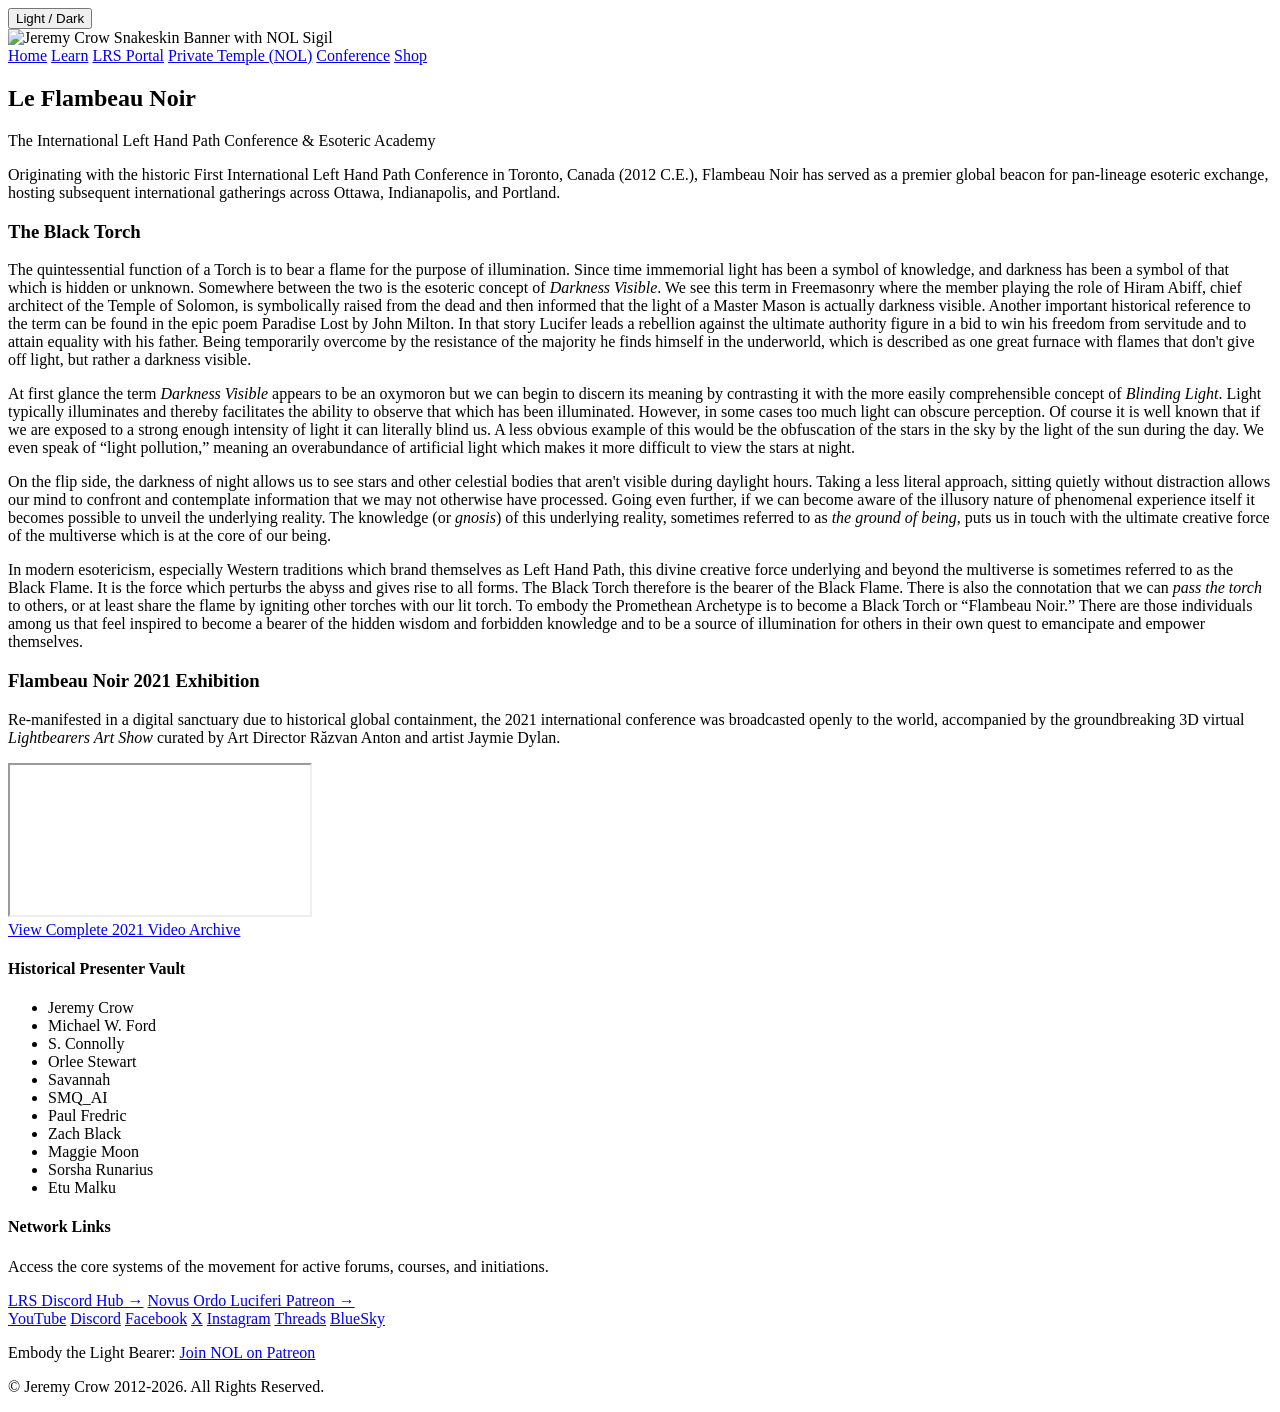
==== index.html @ 4b12fb2c "Create index.html Initial first draft of new Flambeau Noir homepage" ====
<!DOCTYPE html>
<html lang="en">
<head>
  <meta charset="UTF-8">
  <meta name="viewport" content="width=device-width, initial-scale=1.0">
  <meta name="description" content="Official Archive of Flambeau Noir: The International Left Hand Path Conference and Esoteric Academy. Founded by Jeremy Crow.">
  <title>Flambeau Noir | International Left Hand Path Conference Archive</title>
  <link rel="preconnect" href="https://fonts.googleapis.com">
  <link rel="preconnect" href="https://fonts.gstatic.com" crossorigin>
  <link href="https://fonts.googleapis.com/css2?family=Playfair+Display:ital,wght@0,400..900;1,400..900&family=Roboto:ital,wght@0,300;0,400;0,500;1,300;1,400&display=swap" rel="stylesheet">
  <link rel="stylesheet" href="styles.css">
</head>
<body class="dark-mode">
  <button class="mode-toggle" id="modeToggle" aria-label="Toggle light and dark mode">Light / Dark</button>

  <header class="global-header">
    <div class="header-banner-container">
      <img src="JC-Banner.png" alt="Jeremy Crow Snakeskin Banner with NOL Sigil" class="header-image">
    </div>
    <nav class="matrix-nav">
      <a href="https://jeremycrow.com">Home</a>
      <a href="https://jeremycrow.com/learn.html">Learn</a>
      <a href="https://luciferianresearch.org">LRS Portal</a>
      <a href="https://novusordoluciferi.com" target="_blank" rel="noopener">Private Temple (NOL)</a>
      <a href="/" class="active-node">Conference</a>
      <a href="https://jeremycrow.storenvy.com/" target="_blank" rel="noopener">Shop</a>
    </nav>
  </header>

  <main class="archive-container">
    <header class="archive-hero">
      <h2>Le Flambeau Noir</h2>
      <p class="subtitle">The International Left Hand Path Conference &amp; Esoteric Academy</p>
      <p class="lineage-statement">Originating with the historic First International Left Hand Path Conference in Toronto, Canada (2012 C.E.), Flambeau Noir has served as a premier global beacon for pan-lineage esoteric exchange, hosting subsequent international gatherings across Ottawa, Indianapolis, and Portland.</p>
    </header>

    <div class="archive-grid">
      <div class="primary-manifesto">
        <section class="philosophical-block">
          <h3>The Black Torch</h3>
          <p>The quintessential function of a Torch is to bear a flame for the purpose of illumination. Since time immemorial light has been a symbol of knowledge, and darkness has been a symbol of that which is hidden or unknown. Somewhere between the two is the esoteric concept of <em>Darkness Visible</em>. We see this term in Freemasonry where the member playing the role of Hiram Abiff, chief architect of the Temple of Solomon, is symbolically raised from the dead and then informed that the light of a Master Mason is actually darkness visible. Another important historical reference to the term can be found in the epic poem Paradise Lost by John Milton. In that story Lucifer leads a rebellion against the ultimate authority figure in a bid to win his freedom from servitude and to attain equality with his father. Being temporarily overcome by the resistance of the majority he finds himself in the underworld, which is described as one great furnace with flames that don't give off light, but rather a darkness visible.</p>
          
          <p>At first glance the term <em>Darkness Visible</em> appears to be an oxymoron but we can begin to discern its meaning by contrasting it with the more easily comprehensible concept of <em>Blinding Light</em>. Light typically illuminates and thereby facilitates the ability to observe that which has been illuminated. However, in some cases too much light can obscure perception. Of course it is well known that if we are exposed to a strong enough intensity of light it can literally blind us. A less obvious example of this would be the obfuscation of the stars in the sky by the light of the sun during the day. We even speak of &ldquo;light pollution,&rdquo; meaning an overabundance of artificial light which makes it more difficult to view the stars at night.</p>
          
          <p>On the flip side, the darkness of night allows us to see stars and other celestial bodies that aren't visible during daylight hours. Taking a less literal approach, sitting quietly without distraction allows our mind to confront and contemplate information that we may not otherwise have processed. Going even further, if we can become aware of the illusory nature of phenomenal experience itself it becomes possible to unveil the underlying reality. The knowledge (or <em>gnosis</em>) of this underlying reality, sometimes referred to as <em>the ground of being</em>, puts us in touch with the ultimate creative force of the multiverse which is at the core of our being.</p>
          
          <p>In modern esotericism, especially Western traditions which brand themselves as Left Hand Path, this divine creative force underlying and beyond the multiverse is sometimes referred to as the Black Flame. It is the force which perturbs the abyss and gives rise to all forms. The Black Torch therefore is the bearer of the Black Flame. There is also the connotation that we can <em>pass the torch</em> to others, or at least share the flame by igniting other torches with our lit torch. To embody the Promethean Archetype is to become a Black Torch or &ldquo;Flambeau Noir.&rdquo; There are those individuals among us that feel inspired to become a bearer of the hidden wisdom and forbidden knowledge and to be a source of illumination for others in their own quest to emancipate and empower themselves.</p>
        </section>

        <section class="event-year-block">
          <h3>Flambeau Noir 2021 Exhibition</h3>
          <p>Re-manifested in a digital sanctuary due to historical global containment, the 2021 international conference was broadcasted openly to the world, accompanied by the groundbreaking 3D virtual <em>Lightbearers Art Show</em> curated by Art Director R&#259;zvan Anton and artist Jaymie Dylan.</p>
          
          <div class="video-aspect-frame">
            <iframe src="https://www.youtube.com/embed/videoseries?list=PLY5To7nPNzuRqWKcFFou5KgtrZYnsA4rr" title="Flambeau Noir 2021 Presentation Archive" allow="accelerometer; autoplay; clipboard-write; encrypted-media; gyroscope; picture-in-picture; web-share" referrerpolicy="strict-origin-when-cross-origin" allowfullscreen></iframe>
          </div>
          <div class="cta-wrapper">
            <a href="https://www.youtube.com/playlist?list=PLY5To7nPNzuRqWKcFFou5KgtrZYnsA4rr" target="_blank" rel="noopener" class="cta-button">View Complete 2021 Video Archive</a>
          </div>
        </section>
      </div>

      <aside class="sidebar-historical">
        <div class="sticky-panel">
          <div class="panel-section">
            <h4>Historical Presenter Vault</h4>
            <ul class="presenter-list">
              <li>Jeremy Crow</li>
              <li>Michael W. Ford</li>
              <li>S. Connolly</li>
              <li>Orlee Stewart</li>
              <li>Savannah</li>
              <li>SMQ_AI</li>
              <li>Paul Fredric</li>
              <li>Zach Black</li>
              <li>Maggie Moon</li>
              <li>Sorsha Runarius</li>
              <li>Etu Malku</li>
            </ul>
          </div>

          <div class="panel-section network-card">
            <h4>Network Links</h4>
            <p>Access the core systems of the movement for active forums, courses, and initiations.</p>
            <a href="https://discord.gg/GvjsS4C" target="_blank" rel="noopener" class="network-link">LRS Discord Hub &rarr;</a>
            <a href="https://patreon.com/novusordoluciferi" target="_blank" rel="noopener" class="network-link">Novus Ordo Luciferi Patreon &rarr;</a>
          </div>
        </div>
      </aside>
    </div>
  </main>

  <footer class="global-footer">
    <div class="social-links">
      <a href="https://www.youtube.com/JeremyCrow" target="_blank" rel="noopener">YouTube</a>
      <a href="https://discord.gg/GvjsS4C" target="_blank" rel="noopener">Discord</a>
      <a href="https://www.facebook.com/PrimusJeremyCrow" target="_blank" rel="noopener">Facebook</a>
      <a href="https://x.com/JeremyCrow" target="_blank" rel="noopener">X</a>
      <a href="https://www.instagram.com/jeremycrow/" target="_blank" rel="noopener">Instagram</a>
      <a href="https://www.threads.com/@jeremycrow" target="_blank" rel="noopener">Threads</a>
      <a href="https://bsky.app/profile/jeremycrow.bsky.social" target="_blank" rel="noopener">BlueSky</a>
    </div>
    <div class="footer-meta">
      <p>Embody the Light Bearer: <a href="https://patreon.com/novusordoluciferi" target="_blank" rel="noopener">Join NOL on Patreon</a></p>
      <p class="copyright">&copy; Jeremy Crow 2012-2026. All Rights Reserved.</p>
    </div>
  </footer>

  <script src="script.js"></script>
</body>
</html>
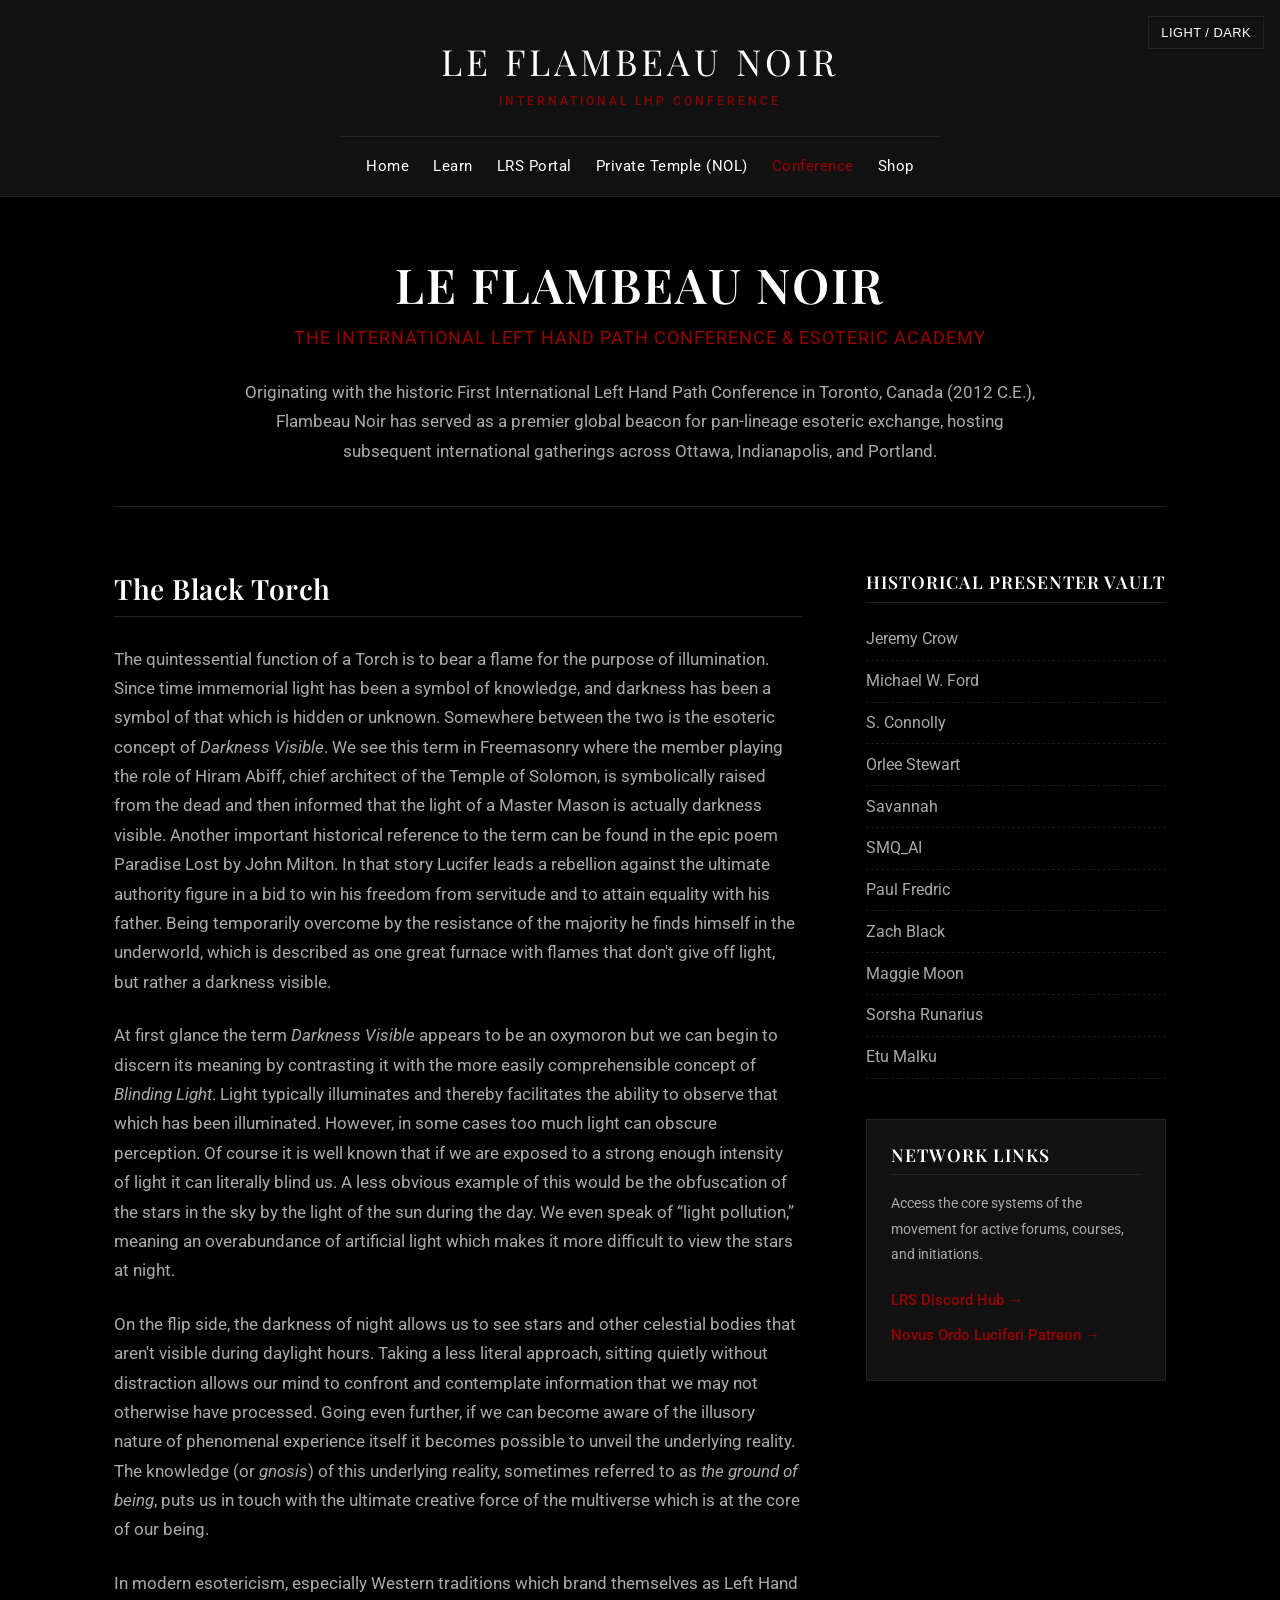
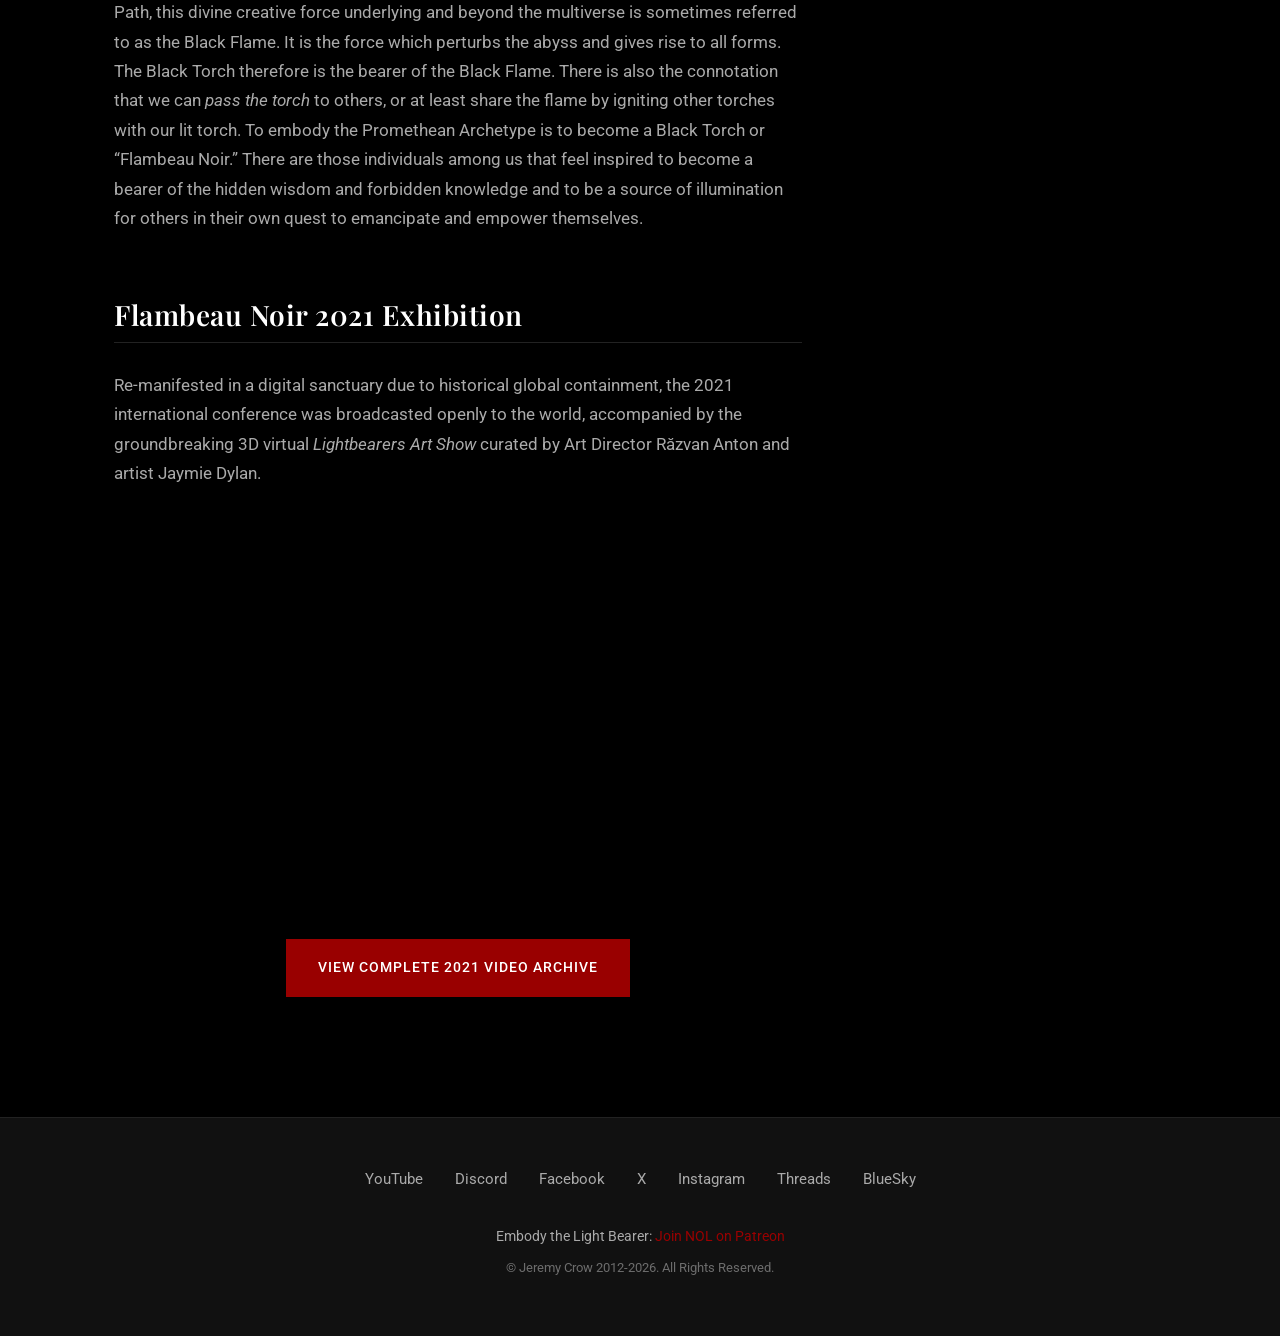
==== commit e650b520: "Update index.html" ====
--- a/index.html
+++ b/index.html
@@ -15,7 +15,10 @@
 
   <header class="global-header">
     <div class="header-banner-container">
-      <img src="JC-Banner.png" alt="Jeremy Crow Snakeskin Banner with NOL Sigil" class="header-image">
+      <div class="site-text-banner space-esoteric">
+        <span class="banner-title">LE FLAMBEAU NOIR</span>
+        <span class="banner-sub">INTERNATIONAL LHP CONFERENCE</span>
+      </div>
     </div>
     <nav class="matrix-nav">
       <a href="https://jeremycrow.com">Home</a>
--- a/styles.css
+++ b/styles.css
@@ -0,0 +1,384 @@
+/* Architecture Core & Dark Mode Defaults */
+:root {
+  --bg-primary: #000000;
+  --bg-secondary: #111111;
+  --text-primary: #ffffff;
+  --text-muted: #aaaaaa;
+  --accent-color: #990000;
+  --accent-hover: #c00000;
+  --border-color: #222222;
+  --font-serif: 'Playfair Display', Georgia, serif;
+  --font-sans: 'Roboto', Helvetica, Arial, sans-serif;
+}
+
+body.light-mode {
+  --bg-primary: #ffffff;
+  --bg-secondary: #f5f5f5;
+  --text-primary: #111111;
+  --text-muted: #555555;
+  --accent-color: #7a0000;
+  --accent-hover: #990000;
+  --border-color: #dddddd;
+}
+
+* {
+  box-sizing: border-box;
+}
+
+body {
+  margin: 0;
+  padding: 0;
+  background-color: var(--bg-primary);
+  color: var(--text-primary);
+  font-family: var(--font-sans);
+  line-height: 1.75;
+  transition: background-color 0.3s ease, color 0.3s ease;
+}
+
+/* Global Navigation Layout */
+.global-header {
+  background-color: var(--bg-secondary);
+  border-bottom: 1px solid var(--border-color);
+  padding-bottom: 1rem;
+}
+
+.header-banner-container {
+  max-width: 1000px;
+  margin: 0 auto;
+  text-align: center;
+}
+
+.header-image {
+  display: block;
+  max-width: 100%;
+  height: auto;
+  margin: 0 auto;
+}
+
+.matrix-nav {
+  display: flex;
+  justify-content: center;
+  align-items: center;
+  flex-wrap: wrap;
+  gap: 1.5rem;
+  margin-top: 1rem;
+  padding: 0 1rem;
+}
+
+.matrix-nav a {
+  color: var(--text-primary);
+  text-decoration: none;
+  font-size: 0.95rem;
+  font-weight: 400;
+  letter-spacing: 0.5px;
+  transition: color 0.2s ease;
+}
+
+.matrix-nav a:hover,
+.matrix-nav a.active-node {
+  color: var(--accent-color);
+}
+
+h2, h3, h4 {
+  font-family: var(--font-serif);
+  font-weight: 600;
+  letter-spacing: 0.5px;
+  line-height: 1.3;
+}
+
+/* Call To Action Engine */
+.cta-wrapper {
+  text-align: center;
+  margin: 2.5rem 0;
+}
+
+.cta-button {
+  display: inline-block;
+  background-color: var(--accent-color);
+  color: #ffffff;
+  font-family: var(--font-sans);
+  font-weight: 500;
+  text-transform: uppercase;
+  letter-spacing: 1px;
+  font-size: 0.9rem;
+  padding: 1rem 2rem;
+  text-decoration: none;
+  border-radius: 0;
+  transition: background-color 0.2s ease;
+}
+
+.cta-button:hover {
+  background-color: var(--accent-hover);
+}
+
+/* Responsive Media Controls */
+.video-aspect-frame {
+  position: relative;
+  width: 100%;
+  max-width: 700px;
+  margin: 0 auto;
+  padding-bottom: 56.25%; /* 16:9 aspect ratio */
+  background-color: #000000;
+}
+
+.video-aspect-frame iframe {
+  position: absolute;
+  top: 0;
+  left: 0;
+  width: 100%;
+  height: 100%;
+  border: 0;
+}
+
+/* Flambeau Noir Layout Specifics */
+.archive-container {
+  max-width: 1100px;
+  margin: 3.5rem auto;
+  padding: 0 1.5rem;
+}
+
+.archive-hero {
+  text-align: center;
+  margin-bottom: 4rem;
+  border-bottom: 1px solid var(--border-color);
+  padding-bottom: 2.5rem;
+}
+
+.archive-hero h2 {
+  font-size: 3rem;
+  margin: 0 0 0.5rem 0;
+  text-transform: uppercase;
+  letter-spacing: 2px;
+}
+
+.subtitle {
+  font-family: var(--font-sans);
+  font-size: 1.1rem;
+  color: var(--accent-color);
+  text-transform: uppercase;
+  letter-spacing: 1px;
+  margin-top: 0;
+}
+
+.lineage-statement {
+  max-width: 800px;
+  margin: 1.5rem auto 0 auto;
+  font-size: 1.05rem;
+  color: var(--text-muted);
+}
+
+.archive-grid {
+  display: grid;
+  grid-template-columns: 1fr 300px;
+  gap: 4rem;
+  align-items: start;
+}
+
+.philosophical-block h3,
+.event-year-block h3 {
+  font-size: 1.75rem;
+  border-bottom: 1px solid var(--border-color);
+  padding-bottom: 0.5rem;
+  margin-top: 0;
+}
+
+.philosophical-block p,
+.event-year-block p {
+  color: var(--text-muted);
+  font-size: 1.05rem;
+  margin-bottom: 1.5rem;
+}
+
+.event-year-block {
+  margin-top: 4rem;
+}
+
+.sidebar-historical {
+  position: sticky;
+  top: 5rem;
+}
+
+.panel-section h4 {
+  font-size: 1.1rem;
+  text-transform: uppercase;
+  letter-spacing: 1px;
+  color: var(--text-primary);
+  border-bottom: 1px solid var(--border-color);
+  padding-bottom: 0.5rem;
+  margin: 0 0 1rem 0;
+}
+
+.presenter-list {
+  list-style: none;
+  padding: 0;
+  margin: 0;
+}
+
+.presenter-list li {
+  padding: 0.4rem 0;
+  color: var(--text-muted);
+  font-size: 1rem;
+  border-bottom: 1px dashed #1c1c1c;
+}
+
+body.light-mode .presenter-list li {
+  border-bottom: 1px dashed #e5e5e5;
+}
+
+.network-card {
+  background-color: var(--bg-secondary);
+  border: 1px solid var(--border-color);
+  padding: 1.5rem;
+  margin-top: 2.5rem;
+}
+
+.network-card p {
+  font-size: 0.9rem;
+  color: var(--text-muted);
+  margin-bottom: 1.25rem;
+}
+
+.network-link {
+  display: block;
+  color: var(--accent-color);
+  text-decoration: none;
+  font-size: 0.95rem;
+  font-weight: 500;
+  margin: 0.5rem 0;
+}
+
+.network-link:hover {
+  color: var(--accent-hover);
+  text-decoration: underline;
+}
+
+/* Global Footer Layout */
+.global-footer {
+  background-color: var(--bg-secondary);
+  border-top: 1px solid var(--border-color);
+  padding: 3rem 1.5rem;
+  text-align: center;
+  margin-top: 5rem;
+}
+
+.social-links {
+  display: flex;
+  justify-content: center;
+  align-items: center;
+  flex-wrap: wrap;
+  gap: 2rem;
+  margin-bottom: 2rem;
+}
+
+.social-links a {
+  color: var(--text-muted);
+  text-decoration: none;
+  font-size: 0.95rem;
+  transition: color 0.2s ease;
+}
+
+.social-links a:hover {
+  color: var(--text-primary);
+}
+
+.footer-meta p {
+  margin: 0.5rem 0;
+  font-size: 0.9rem;
+  color: var(--text-muted);
+}
+
+.footer-meta a {
+  color: var(--accent-color);
+  text-decoration: none;
+}
+
+.copyright {
+  margin-top: 1.5rem;
+  font-size: 0.8rem !important;
+  opacity: 0.6;
+}
+
+/* Interactive Controls UI */
+.mode-toggle {
+  position: fixed;
+  top: 1rem;
+  right: 1rem;
+  background-color: var(--bg-secondary);
+  color: var(--text-primary);
+  border: 1px solid var(--border-color);
+  padding: 0.5rem 0.75rem;
+  font-size: 0.8rem;
+  text-transform: uppercase;
+  letter-spacing: 0.5px;
+  cursor: pointer;
+  z-index: 1000;
+}
+
+.mode-toggle:hover {
+  border-color: var(--accent-color);
+}
+
+/* Mobile Alignment Tuning */
+@media (max-width: 900px) {
+  .archive-grid {
+    grid-template-columns: 1fr;
+    gap: 3rem;
+  }
+  .archive-hero h2 {
+    font-size: 2.25rem;
+  }
+  .matrix-nav {
+    flex-direction: column;
+    gap: 0.75rem;
+    padding: 0.5rem 0;
+  }
+}
+
+/* Custom Typographic Banner Engine */
+.site-text-banner {
+  padding: 2.5rem 1rem 1.5rem 1rem;
+  display: flex;
+  flex-direction: column;
+  align-items: center;
+  justify-content: center;
+  text-align: center;
+}
+
+.banner-title {
+  font-family: var(--font-serif);
+  font-size: 2.25rem;
+  font-weight: 400;
+  color: var(--text-primary);
+  letter-spacing: 4px;
+  text-transform: uppercase;
+  line-height: 1.2;
+}
+
+.banner-sub {
+  font-family: var(--font-sans);
+  font-size: 0.75rem;
+  font-weight: 500;
+  color: var(--accent-color);
+  letter-spacing: 3px;
+  text-transform: uppercase;
+  margin-top: 0.5rem;
+  opacity: 0.9;
+}
+
+/* Subtle border accent for the LRS / FN spaces */
+.space-esoteric {
+  border-bottom: 1px double var(--border-color);
+  max-width: 600px;
+  margin: 0 auto;
+}
+
+@media (max-width: 600px) {
+  .banner-title {
+    font-size: 1.5rem;
+    letter-spacing: 2px;
+  }
+  .banner-sub {
+    font-size: 0.65rem;
+    letter-spacing: 1.5px;
+  }
+}
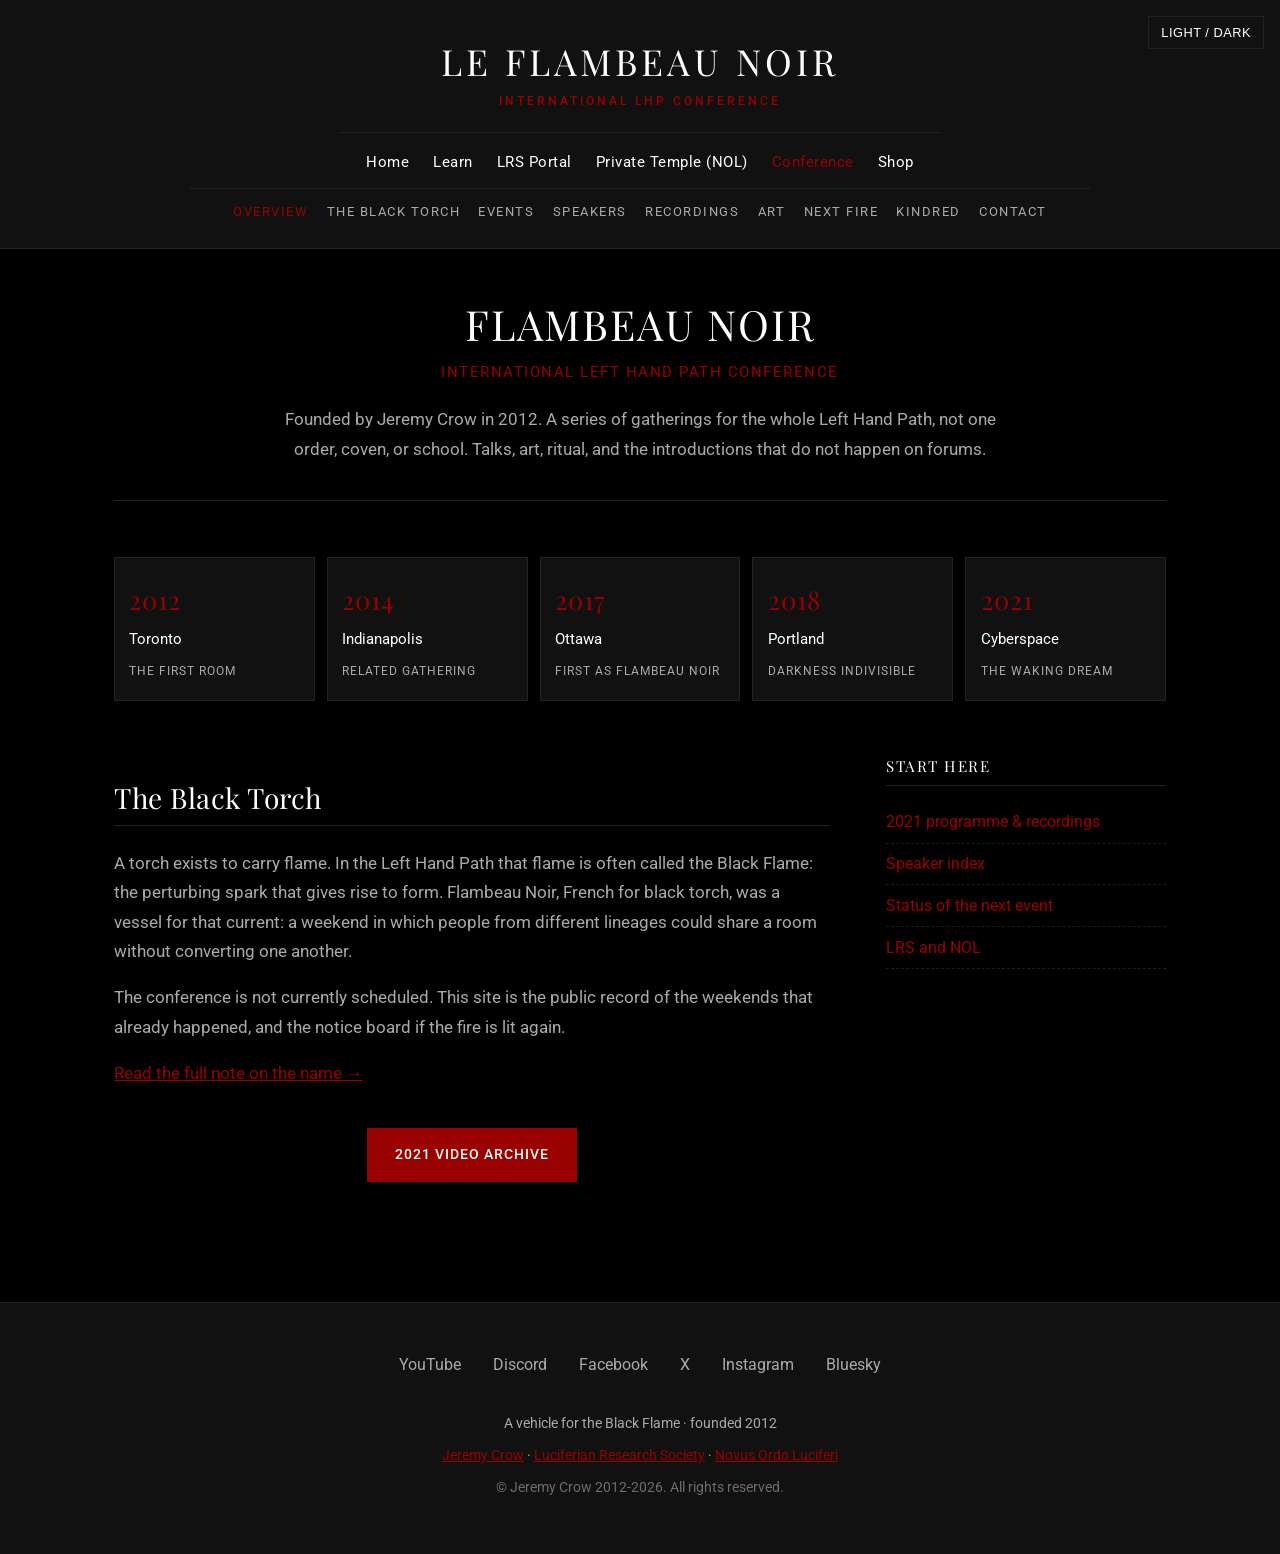
==== commit e9094b83: "Add files via upload" ====
--- a/index.html
+++ b/index.html
@@ -1,114 +1,99 @@
 <!DOCTYPE html>
 <html lang="en">
 <head>
-  <meta charset="UTF-8">
-  <meta name="viewport" content="width=device-width, initial-scale=1.0">
-  <meta name="description" content="Official Archive of Flambeau Noir: The International Left Hand Path Conference and Esoteric Academy. Founded by Jeremy Crow.">
-  <title>Flambeau Noir | International Left Hand Path Conference Archive</title>
+  <meta charset="utf-8">
+  <meta name="viewport" content="width=device-width, initial-scale=1">
+  <title>Flambeau Noir | International Left Hand Path Conference</title>
+  <meta name="description" content="Archive of Flambeau Noir, the International Left Hand Path Conference founded by Jeremy Crow in 2012.">
   <link rel="preconnect" href="https://fonts.googleapis.com">
   <link rel="preconnect" href="https://fonts.gstatic.com" crossorigin>
   <link href="https://fonts.googleapis.com/css2?family=Playfair+Display:ital,wght@0,400..900;1,400..900&family=Roboto:ital,wght@0,300;0,400;0,500;1,300;1,400&display=swap" rel="stylesheet">
   <link rel="stylesheet" href="styles.css">
 </head>
-<body class="dark-mode">
-  <button class="mode-toggle" id="modeToggle" aria-label="Toggle light and dark mode">Light / Dark</button>
-
+<body>
+  <button class="mode-toggle" id="modeToggle" type="button">Light / Dark</button>
   <header class="global-header">
     <div class="header-banner-container">
       <div class="site-text-banner space-esoteric">
-        <span class="banner-title">LE FLAMBEAU NOIR</span>
-        <span class="banner-sub">INTERNATIONAL LHP CONFERENCE</span>
+        <a class="banner-title" href="index.html">Le Flambeau Noir</a>
+        <div class="banner-sub">International LHP Conference</div>
       </div>
+      <nav class="matrix-nav" aria-label="Network">
+        <a href="https://www.jeremycrow.com/">Home</a>
+        <a href="https://www.jeremycrow.com/learn.html">Learn</a>
+        <a href="https://luciferianresearch.org/">LRS Portal</a>
+        <a href="https://novusordoluciferi.com/">Private Temple (NOL)</a>
+        <a href="index.html" class="active-node">Conference</a>
+        <a href="https://jeremycrow.storenvy.com/">Shop</a>
+      </nav>
+      <nav class="archive-nav" aria-label="Archive">
+        <a href="index.html" class="active-node">Overview</a>
+        <a href="about.html" class="">The Black Torch</a>
+        <a href="events.html" class="">Events</a>
+        <a href="speakers.html" class="">Speakers</a>
+        <a href="recordings.html" class="">Recordings</a>
+        <a href="art.html" class="">Art</a>
+        <a href="next.html" class="">Next Fire</a>
+        <a href="related.html" class="">Kindred</a>
+        <a href="contact.html" class="">Contact</a>
+      </nav>
     </div>
-    <nav class="matrix-nav">
-      <a href="https://jeremycrow.com">Home</a>
-      <a href="https://jeremycrow.com/learn.html">Learn</a>
-      <a href="https://luciferianresearch.org">LRS Portal</a>
-      <a href="https://novusordoluciferi.com" target="_blank" rel="noopener">Private Temple (NOL)</a>
-      <a href="/" class="active-node">Conference</a>
-      <a href="https://jeremycrow.storenvy.com/" target="_blank" rel="noopener">Shop</a>
+  </header>
+  <main class="archive-container">
+
+    <section class="archive-hero">
+      <h1>Flambeau Noir</h1>
+      <p class="subtitle">International Left Hand Path Conference</p>
+      <p class="lede">Founded by Jeremy Crow in 2012. A series of gatherings for the whole Left Hand Path, not one order, coven, or school. Talks, art, ritual, and the introductions that do not happen on forums.</p>
+    </section>
+
+    <nav class="year-spine" aria-label="Conference years">
+      <a class="year-card" href="events/2012-toronto.html"><span class="yr">2012</span><span class="place">Toronto</span><span class="tag">The first room</span></a>
+      <a class="year-card" href="events/2014-indianapolis.html"><span class="yr">2014</span><span class="place">Indianapolis</span><span class="tag">Related gathering</span></a>
+      <a class="year-card" href="events/2017-ottawa.html"><span class="yr">2017</span><span class="place">Ottawa</span><span class="tag">First as Flambeau Noir</span></a>
+      <a class="year-card" href="events/2018-portland.html"><span class="yr">2018</span><span class="place">Portland</span><span class="tag">Darkness Indivisible</span></a>
+      <a class="year-card" href="events/2021-cyberspace.html"><span class="yr">2021</span><span class="place">Cyberspace</span><span class="tag">The Waking Dream</span></a>
     </nav>
-  </header>
-
-  <main class="archive-container">
-    <header class="archive-hero">
-      <h2>Le Flambeau Noir</h2>
-      <p class="subtitle">The International Left Hand Path Conference &amp; Esoteric Academy</p>
-      <p class="lineage-statement">Originating with the historic First International Left Hand Path Conference in Toronto, Canada (2012 C.E.), Flambeau Noir has served as a premier global beacon for pan-lineage esoteric exchange, hosting subsequent international gatherings across Ottawa, Indianapolis, and Portland.</p>
-    </header>
 
     <div class="archive-grid">
-      <div class="primary-manifesto">
+      <div>
         <section class="philosophical-block">
-          <h3>The Black Torch</h3>
-          <p>The quintessential function of a Torch is to bear a flame for the purpose of illumination. Since time immemorial light has been a symbol of knowledge, and darkness has been a symbol of that which is hidden or unknown. Somewhere between the two is the esoteric concept of <em>Darkness Visible</em>. We see this term in Freemasonry where the member playing the role of Hiram Abiff, chief architect of the Temple of Solomon, is symbolically raised from the dead and then informed that the light of a Master Mason is actually darkness visible. Another important historical reference to the term can be found in the epic poem Paradise Lost by John Milton. In that story Lucifer leads a rebellion against the ultimate authority figure in a bid to win his freedom from servitude and to attain equality with his father. Being temporarily overcome by the resistance of the majority he finds himself in the underworld, which is described as one great furnace with flames that don't give off light, but rather a darkness visible.</p>
-          
-          <p>At first glance the term <em>Darkness Visible</em> appears to be an oxymoron but we can begin to discern its meaning by contrasting it with the more easily comprehensible concept of <em>Blinding Light</em>. Light typically illuminates and thereby facilitates the ability to observe that which has been illuminated. However, in some cases too much light can obscure perception. Of course it is well known that if we are exposed to a strong enough intensity of light it can literally blind us. A less obvious example of this would be the obfuscation of the stars in the sky by the light of the sun during the day. We even speak of &ldquo;light pollution,&rdquo; meaning an overabundance of artificial light which makes it more difficult to view the stars at night.</p>
-          
-          <p>On the flip side, the darkness of night allows us to see stars and other celestial bodies that aren't visible during daylight hours. Taking a less literal approach, sitting quietly without distraction allows our mind to confront and contemplate information that we may not otherwise have processed. Going even further, if we can become aware of the illusory nature of phenomenal experience itself it becomes possible to unveil the underlying reality. The knowledge (or <em>gnosis</em>) of this underlying reality, sometimes referred to as <em>the ground of being</em>, puts us in touch with the ultimate creative force of the multiverse which is at the core of our being.</p>
-          
-          <p>In modern esotericism, especially Western traditions which brand themselves as Left Hand Path, this divine creative force underlying and beyond the multiverse is sometimes referred to as the Black Flame. It is the force which perturbs the abyss and gives rise to all forms. The Black Torch therefore is the bearer of the Black Flame. There is also the connotation that we can <em>pass the torch</em> to others, or at least share the flame by igniting other torches with our lit torch. To embody the Promethean Archetype is to become a Black Torch or &ldquo;Flambeau Noir.&rdquo; There are those individuals among us that feel inspired to become a bearer of the hidden wisdom and forbidden knowledge and to be a source of illumination for others in their own quest to emancipate and empower themselves.</p>
+          <h2>The Black Torch</h2>
+          <p>A torch exists to carry flame. In the Left Hand Path that flame is often called the Black Flame: the perturbing spark that gives rise to form. Flambeau Noir, French for black torch, was a vessel for that current: a weekend in which people from different lineages could share a room without converting one another.</p>
+          <p>The conference is not currently scheduled. This site is the public record of the weekends that already happened, and the notice board if the fire is lit again.</p>
+          <p><a href="about.html">Read the full note on the name →</a></p>
         </section>
-
-        <section class="event-year-block">
-          <h3>Flambeau Noir 2021 Exhibition</h3>
-          <p>Re-manifested in a digital sanctuary due to historical global containment, the 2021 international conference was broadcasted openly to the world, accompanied by the groundbreaking 3D virtual <em>Lightbearers Art Show</em> curated by Art Director R&#259;zvan Anton and artist Jaymie Dylan.</p>
-          
-          <div class="video-aspect-frame">
-            <iframe src="https://www.youtube.com/embed/videoseries?list=PLY5To7nPNzuRqWKcFFou5KgtrZYnsA4rr" title="Flambeau Noir 2021 Presentation Archive" allow="accelerometer; autoplay; clipboard-write; encrypted-media; gyroscope; picture-in-picture; web-share" referrerpolicy="strict-origin-when-cross-origin" allowfullscreen></iframe>
-          </div>
-          <div class="cta-wrapper">
-            <a href="https://www.youtube.com/playlist?list=PLY5To7nPNzuRqWKcFFou5KgtrZYnsA4rr" target="_blank" rel="noopener" class="cta-button">View Complete 2021 Video Archive</a>
-          </div>
-        </section>
+        <p class="cta-wrapper"><a class="cta-button" href="https://www.youtube.com/playlist?list=PLY5To7nPNzuRqWKcFFou5KgtrZYnsA4rr">2021 video archive</a></p>
       </div>
-
       <aside class="sidebar-historical">
-        <div class="sticky-panel">
-          <div class="panel-section">
-            <h4>Historical Presenter Vault</h4>
-            <ul class="presenter-list">
-              <li>Jeremy Crow</li>
-              <li>Michael W. Ford</li>
-              <li>S. Connolly</li>
-              <li>Orlee Stewart</li>
-              <li>Savannah</li>
-              <li>SMQ_AI</li>
-              <li>Paul Fredric</li>
-              <li>Zach Black</li>
-              <li>Maggie Moon</li>
-              <li>Sorsha Runarius</li>
-              <li>Etu Malku</li>
-            </ul>
-          </div>
-
-          <div class="panel-section network-card">
-            <h4>Network Links</h4>
-            <p>Access the core systems of the movement for active forums, courses, and initiations.</p>
-            <a href="https://discord.gg/GvjsS4C" target="_blank" rel="noopener" class="network-link">LRS Discord Hub &rarr;</a>
-            <a href="https://patreon.com/novusordoluciferi" target="_blank" rel="noopener" class="network-link">Novus Ordo Luciferi Patreon &rarr;</a>
-          </div>
+        <div class="panel-section">
+          <h3>Start here</h3>
+          <ul class="presenter-list">
+            <li><a href="events/2021-cyberspace.html">2021 programme &amp; recordings</a></li>
+            <li><a href="speakers.html">Speaker index</a></li>
+            <li><a href="next.html">Status of the next event</a></li>
+            <li><a href="related.html">LRS and NOL</a></li>
+          </ul>
         </div>
       </aside>
     </div>
+
   </main>
-
   <footer class="global-footer">
     <div class="social-links">
-      <a href="https://www.youtube.com/JeremyCrow" target="_blank" rel="noopener">YouTube</a>
-      <a href="https://discord.gg/GvjsS4C" target="_blank" rel="noopener">Discord</a>
-      <a href="https://www.facebook.com/PrimusJeremyCrow" target="_blank" rel="noopener">Facebook</a>
-      <a href="https://x.com/JeremyCrow" target="_blank" rel="noopener">X</a>
-      <a href="https://www.instagram.com/jeremycrow/" target="_blank" rel="noopener">Instagram</a>
-      <a href="https://www.threads.com/@jeremycrow" target="_blank" rel="noopener">Threads</a>
-      <a href="https://bsky.app/profile/jeremycrow.bsky.social" target="_blank" rel="noopener">BlueSky</a>
+      <a href="https://www.youtube.com/JeremyCrow">YouTube</a>
+      <a href="https://discord.gg/GvjsS4C">Discord</a>
+      <a href="https://www.facebook.com/PrimusJeremyCrow">Facebook</a>
+      <a href="https://x.com/FlambeauNoir">X</a>
+      <a href="https://www.instagram.com/jeremycrow/">Instagram</a>
+      <a href="https://bsky.app/profile/jeremycrow.bsky.social">Bluesky</a>
     </div>
     <div class="footer-meta">
-      <p>Embody the Light Bearer: <a href="https://patreon.com/novusordoluciferi" target="_blank" rel="noopener">Join NOL on Patreon</a></p>
-      <p class="copyright">&copy; Jeremy Crow 2012-2026. All Rights Reserved.</p>
+      <p>A vehicle for the Black Flame · founded 2012</p>
+      <p><a href="https://www.jeremycrow.com/">Jeremy Crow</a> · <a href="https://luciferianresearch.org/">Luciferian Research Society</a> · <a href="https://novusordoluciferi.com/">Novus Ordo Luciferi</a></p>
+      <p class="copyright">© Jeremy Crow 2012-2026. All rights reserved.</p>
     </div>
   </footer>
-
   <script src="script.js"></script>
 </body>
 </html>
--- a/styles.css
+++ b/styles.css
@@ -1,4 +1,4 @@
-/* Architecture Core & Dark Mode Defaults */
+/* Flambeau Noir: same token family as JeremyCrow.com & LuciferianResearch.org */
 :root {
   --bg-primary: #000000;
   --bg-secondary: #111111;
@@ -7,8 +7,8 @@
   --accent-color: #990000;
   --accent-hover: #c00000;
   --border-color: #222222;
-  --font-serif: 'Playfair Display', Georgia, serif;
-  --font-sans: 'Roboto', Helvetica, Arial, sans-serif;
+  --font-serif: "Playfair Display", Georgia, serif;
+  --font-sans: "Roboto", Helvetica, Arial, sans-serif;
 }
 
 body.light-mode {
@@ -21,9 +21,7 @@
   --border-color: #dddddd;
 }
 
-* {
-  box-sizing: border-box;
-}
+* { box-sizing: border-box; }
 
 body {
   margin: 0;
@@ -35,224 +33,408 @@
   transition: background-color 0.3s ease, color 0.3s ease;
 }
 
-/* Global Navigation Layout */
+h1, h2, h3, h4 {
+  font-family: var(--font-serif);
+  font-weight: 600;
+  letter-spacing: 0.5px;
+  line-height: 1.3;
+}
+
+a { color: var(--accent-color); }
+a:hover { color: var(--accent-hover); }
+
 .global-header {
   background-color: var(--bg-secondary);
   border-bottom: 1px solid var(--border-color);
-  padding-bottom: 1rem;
-}
-
-.header-banner-container {
-  max-width: 1000px;
+  padding-bottom: 0.5rem;
+}
+
+.site-text-banner {
+  padding: 2.5rem 1rem 1.25rem;
+  display: flex;
+  flex-direction: column;
+  align-items: center;
+  text-align: center;
+}
+
+.banner-title {
+  font-family: var(--font-serif);
+  font-size: 2.25rem;
+  font-weight: 400;
+  letter-spacing: 4px;
+  text-transform: uppercase;
+  line-height: 1.2;
+  color: var(--text-primary);
+  text-decoration: none;
+}
+
+.banner-title:hover { color: var(--text-primary); }
+
+.banner-sub {
+  font-family: var(--font-sans);
+  font-size: 0.75rem;
+  font-weight: 500;
+  color: var(--accent-color);
+  letter-spacing: 3px;
+  text-transform: uppercase;
+  margin-top: 0.5rem;
+}
+
+.space-esoteric {
+  border-bottom: 1px double var(--border-color);
+  max-width: 600px;
   margin: 0 auto;
-  text-align: center;
-}
-
-.header-image {
-  display: block;
-  max-width: 100%;
-  height: auto;
-  margin: 0 auto;
-}
-
-.matrix-nav {
+}
+
+.matrix-nav,
+.archive-nav {
   display: flex;
   justify-content: center;
   align-items: center;
   flex-wrap: wrap;
   gap: 1.5rem;
+  padding: 0 1rem;
+}
+
+.matrix-nav {
   margin-top: 1rem;
-  padding: 0 1rem;
-}
-
-.matrix-nav a {
+  margin-bottom: 0.25rem;
+}
+
+.archive-nav {
+  margin: 0.75rem 0 1rem;
+  padding-top: 0.75rem;
+  border-top: 1px solid var(--border-color);
+  max-width: 900px;
+  margin-left: auto;
+  margin-right: auto;
+  gap: 1.15rem;
+}
+
+.matrix-nav a,
+.archive-nav a {
   color: var(--text-primary);
   text-decoration: none;
   font-size: 0.95rem;
-  font-weight: 400;
   letter-spacing: 0.5px;
   transition: color 0.2s ease;
 }
 
+.archive-nav a {
+  font-size: 0.82rem;
+  text-transform: uppercase;
+  letter-spacing: 1.5px;
+  color: var(--text-muted);
+}
+
 .matrix-nav a:hover,
-.matrix-nav a.active-node {
-  color: var(--accent-color);
-}
-
-h2, h3, h4 {
+.matrix-nav a.active-node,
+.archive-nav a:hover,
+.archive-nav a.active-node {
+  color: var(--accent-color);
+}
+
+.mode-toggle {
+  position: fixed;
+  top: 1rem;
+  right: 1rem;
+  background-color: var(--bg-secondary);
+  color: var(--text-primary);
+  border: 1px solid var(--border-color);
+  padding: 0.5rem 0.75rem;
+  font-size: 0.8rem;
+  text-transform: uppercase;
+  letter-spacing: 0.5px;
+  cursor: pointer;
+  z-index: 1000;
+}
+
+.mode-toggle:hover { border-color: var(--accent-color); }
+
+.archive-container {
+  max-width: 1100px;
+  margin: 3rem auto;
+  padding: 0 1.5rem;
+}
+
+.archive-hero {
+  text-align: center;
+  margin-bottom: 3.5rem;
+  border-bottom: 1px solid var(--border-color);
+  padding-bottom: 2.25rem;
+}
+
+.archive-hero h1 {
+  font-size: 2.6rem;
+  margin: 0 0 0.5rem;
+  text-transform: uppercase;
+  letter-spacing: 2px;
+  font-weight: 400;
+}
+
+.subtitle {
+  font-family: var(--font-sans);
+  font-size: 0.95rem;
+  color: var(--accent-color);
+  text-transform: uppercase;
+  letter-spacing: 1.5px;
+  margin: 0 0 1.25rem;
+}
+
+.lede,
+.lineage-statement {
+  max-width: 720px;
+  margin: 0 auto;
+  color: var(--text-muted);
+  font-size: 1.05rem;
+}
+
+.year-spine {
+  display: grid;
+  grid-template-columns: repeat(5, 1fr);
+  gap: 0.75rem;
+  margin: 0 0 3.5rem;
+}
+
+.year-card {
+  display: block;
+  border: 1px solid var(--border-color);
+  background: var(--bg-secondary);
+  padding: 1.15rem 0.9rem;
+  text-decoration: none;
+  color: var(--text-primary);
+  min-height: 8.5rem;
+}
+
+.year-card:hover {
+  border-color: var(--accent-color);
+  color: var(--text-primary);
+}
+
+.year-card .yr {
+  display: block;
   font-family: var(--font-serif);
-  font-weight: 600;
-  letter-spacing: 0.5px;
-  line-height: 1.3;
-}
-
-/* Call To Action Engine */
-.cta-wrapper {
-  text-align: center;
-  margin: 2.5rem 0;
-}
+  font-size: 1.6rem;
+  color: var(--accent-color);
+  letter-spacing: 1px;
+}
+
+.year-card .place {
+  display: block;
+  margin-top: 0.35rem;
+  font-size: 0.92rem;
+}
+
+.year-card .tag {
+  display: block;
+  margin-top: 0.5rem;
+  font-size: 0.75rem;
+  color: var(--text-muted);
+  text-transform: uppercase;
+  letter-spacing: 1px;
+}
+
+.archive-grid {
+  display: grid;
+  grid-template-columns: 1fr 280px;
+  gap: 3.5rem;
+  align-items: start;
+}
+
+.philosophical-block h2,
+.event-year-block h2,
+.page-section h2 {
+  font-size: 1.75rem;
+  border-bottom: 1px solid var(--border-color);
+  padding-bottom: 0.5rem;
+  font-weight: 400;
+}
+
+.philosophical-block p,
+.event-year-block p,
+.page-section p,
+.prose p {
+  color: var(--text-muted);
+  font-size: 1.05rem;
+}
+
+.prose { max-width: 760px; }
+.prose + .prose, .page-section + .page-section { margin-top: 2.75rem; }
+
+blockquote {
+  margin: 1.5rem 0;
+  padding: 0.25rem 0 0.25rem 1.25rem;
+  border-left: 3px solid var(--accent-color);
+  color: var(--text-muted);
+  font-family: var(--font-serif);
+  font-style: italic;
+  font-size: 1.15rem;
+}
+
+.sidebar-historical { position: sticky; top: 5rem; }
+
+.panel-section h3 {
+  font-size: 0.95rem;
+  text-transform: uppercase;
+  letter-spacing: 1.5px;
+  border-bottom: 1px solid var(--border-color);
+  padding-bottom: 0.5rem;
+  margin: 0 0 1rem;
+  font-weight: 400;
+}
+
+.presenter-list,
+.plain-list {
+  list-style: none;
+  padding: 0;
+  margin: 0;
+}
+
+.presenter-list li,
+.plain-list li {
+  padding: 0.4rem 0;
+  color: var(--text-muted);
+  border-bottom: 1px dashed #1c1c1c;
+}
+
+body.light-mode .presenter-list li,
+body.light-mode .plain-list li {
+  border-bottom: 1px dashed #e5e5e5;
+}
+
+.presenter-list a, .plain-list a { text-decoration: none; }
+
+.network-card {
+  background: var(--bg-secondary);
+  border: 1px solid var(--border-color);
+  padding: 1.5rem;
+  margin-top: 2rem;
+}
+
+.network-link {
+  display: block;
+  color: var(--accent-color);
+  text-decoration: none;
+  font-weight: 500;
+  margin: 0.45rem 0;
+}
+
+.timeline {
+  width: 100%;
+  border-collapse: collapse;
+  font-size: 0.95rem;
+}
+
+.timeline th,
+.timeline td {
+  text-align: left;
+  padding: 0.7rem 0.6rem;
+  border-bottom: 1px solid var(--border-color);
+  vertical-align: top;
+}
+
+.timeline th {
+  color: var(--text-muted);
+  font-weight: 500;
+  text-transform: uppercase;
+  letter-spacing: 1px;
+  font-size: 0.75rem;
+}
+
+.timeline a { text-decoration: none; }
+
+.meta-row {
+  color: var(--text-muted);
+  font-size: 0.92rem;
+  text-transform: uppercase;
+  letter-spacing: 1.5px;
+  margin-bottom: 1.5rem;
+}
+
+.speaker-grid {
+  display: grid;
+  grid-template-columns: repeat(auto-fill, minmax(240px, 1fr));
+  gap: 1rem;
+}
+
+.speaker-card {
+  border: 1px solid var(--border-color);
+  padding: 1rem 1.1rem;
+  background: var(--bg-secondary);
+}
+
+.speaker-card h3 {
+  margin: 0 0 0.35rem;
+  font-size: 1.15rem;
+  font-weight: 400;
+}
+
+.speaker-card .years {
+  font-size: 0.78rem;
+  color: var(--accent-color);
+  letter-spacing: 1px;
+  text-transform: uppercase;
+}
+
+.speaker-card p {
+  margin: 0.55rem 0 0;
+  color: var(--text-muted);
+  font-size: 0.92rem;
+}
+
+.recording {
+  border-bottom: 1px solid var(--border-color);
+  padding: 1.1rem 0;
+}
+
+.recording h3 {
+  margin: 0 0 0.25rem;
+  font-size: 1.2rem;
+  font-weight: 400;
+}
+
+.recording .who { color: var(--accent-color); font-size: 0.9rem; }
+
+.cta-wrapper { text-align: center; margin: 2.5rem 0; }
 
 .cta-button {
   display: inline-block;
   background-color: var(--accent-color);
-  color: #ffffff;
+  color: #fff;
   font-family: var(--font-sans);
   font-weight: 500;
   text-transform: uppercase;
   letter-spacing: 1px;
-  font-size: 0.9rem;
-  padding: 1rem 2rem;
+  font-size: 0.85rem;
+  padding: 0.95rem 1.75rem;
   text-decoration: none;
   border-radius: 0;
-  transition: background-color 0.2s ease;
 }
 
 .cta-button:hover {
   background-color: var(--accent-hover);
-}
-
-/* Responsive Media Controls */
-.video-aspect-frame {
-  position: relative;
-  width: 100%;
-  max-width: 700px;
-  margin: 0 auto;
-  padding-bottom: 56.25%; /* 16:9 aspect ratio */
-  background-color: #000000;
-}
-
-.video-aspect-frame iframe {
-  position: absolute;
-  top: 0;
-  left: 0;
-  width: 100%;
-  height: 100%;
-  border: 0;
-}
-
-/* Flambeau Noir Layout Specifics */
-.archive-container {
-  max-width: 1100px;
-  margin: 3.5rem auto;
-  padding: 0 1.5rem;
-}
-
-.archive-hero {
-  text-align: center;
-  margin-bottom: 4rem;
-  border-bottom: 1px solid var(--border-color);
-  padding-bottom: 2.5rem;
-}
-
-.archive-hero h2 {
-  font-size: 3rem;
-  margin: 0 0 0.5rem 0;
-  text-transform: uppercase;
-  letter-spacing: 2px;
-}
-
-.subtitle {
-  font-family: var(--font-sans);
-  font-size: 1.1rem;
-  color: var(--accent-color);
-  text-transform: uppercase;
-  letter-spacing: 1px;
-  margin-top: 0;
-}
-
-.lineage-statement {
-  max-width: 800px;
-  margin: 1.5rem auto 0 auto;
-  font-size: 1.05rem;
-  color: var(--text-muted);
-}
-
-.archive-grid {
+  color: #fff;
+}
+
+.related-cards {
   display: grid;
-  grid-template-columns: 1fr 300px;
-  gap: 4rem;
-  align-items: start;
-}
-
-.philosophical-block h3,
-.event-year-block h3 {
-  font-size: 1.75rem;
-  border-bottom: 1px solid var(--border-color);
-  padding-bottom: 0.5rem;
-  margin-top: 0;
-}
-
-.philosophical-block p,
-.event-year-block p {
-  color: var(--text-muted);
-  font-size: 1.05rem;
-  margin-bottom: 1.5rem;
-}
-
-.event-year-block {
-  margin-top: 4rem;
-}
-
-.sidebar-historical {
-  position: sticky;
-  top: 5rem;
-}
-
-.panel-section h4 {
-  font-size: 1.1rem;
-  text-transform: uppercase;
-  letter-spacing: 1px;
-  color: var(--text-primary);
-  border-bottom: 1px solid var(--border-color);
-  padding-bottom: 0.5rem;
-  margin: 0 0 1rem 0;
-}
-
-.presenter-list {
-  list-style: none;
-  padding: 0;
-  margin: 0;
-}
-
-.presenter-list li {
-  padding: 0.4rem 0;
-  color: var(--text-muted);
-  font-size: 1rem;
-  border-bottom: 1px dashed #1c1c1c;
-}
-
-body.light-mode .presenter-list li {
-  border-bottom: 1px dashed #e5e5e5;
-}
-
-.network-card {
-  background-color: var(--bg-secondary);
-  border: 1px solid var(--border-color);
+  grid-template-columns: 1fr 1fr;
+  gap: 1.25rem;
+}
+
+.related-cards article {
+  border: 1px solid var(--border-color);
+  background: var(--bg-secondary);
   padding: 1.5rem;
-  margin-top: 2.5rem;
-}
-
-.network-card p {
-  font-size: 0.9rem;
-  color: var(--text-muted);
-  margin-bottom: 1.25rem;
-}
-
-.network-link {
-  display: block;
-  color: var(--accent-color);
-  text-decoration: none;
-  font-size: 0.95rem;
-  font-weight: 500;
-  margin: 0.5rem 0;
-}
-
-.network-link:hover {
-  color: var(--accent-hover);
-  text-decoration: underline;
-}
-
-/* Global Footer Layout */
+}
+
+.status-note {
+  border: 1px solid var(--border-color);
+  padding: 1.25rem 1.4rem;
+  background: var(--bg-secondary);
+  color: var(--text-muted);
+}
+
 .global-footer {
   background-color: var(--bg-secondary);
   border-top: 1px solid var(--border-color);
@@ -264,7 +446,6 @@
 .social-links {
   display: flex;
   justify-content: center;
-  align-items: center;
   flex-wrap: wrap;
   gap: 2rem;
   margin-bottom: 2rem;
@@ -273,112 +454,44 @@
 .social-links a {
   color: var(--text-muted);
   text-decoration: none;
-  font-size: 0.95rem;
-  transition: color 0.2s ease;
-}
-
-.social-links a:hover {
-  color: var(--text-primary);
-}
+}
+
+.social-links a:hover { color: var(--text-primary); }
 
 .footer-meta p {
-  margin: 0.5rem 0;
+  margin: 0.4rem 0;
   font-size: 0.9rem;
   color: var(--text-muted);
-}
-
-.footer-meta a {
-  color: var(--accent-color);
-  text-decoration: none;
 }
 
 .copyright {
   margin-top: 1.5rem;
-  font-size: 0.8rem !important;
+  font-size: 0.8rem;
   opacity: 0.6;
 }
 
-/* Interactive Controls UI */
-.mode-toggle {
-  position: fixed;
-  top: 1rem;
-  right: 1rem;
-  background-color: var(--bg-secondary);
-  color: var(--text-primary);
-  border: 1px solid var(--border-color);
-  padding: 0.5rem 0.75rem;
-  font-size: 0.8rem;
-  text-transform: uppercase;
-  letter-spacing: 0.5px;
-  cursor: pointer;
-  z-index: 1000;
-}
-
-.mode-toggle:hover {
-  border-color: var(--accent-color);
-}
-
-/* Mobile Alignment Tuning */
 @media (max-width: 900px) {
-  .archive-grid {
-    grid-template-columns: 1fr;
-    gap: 3rem;
+  .archive-grid,
+  .related-cards,
+  .year-spine { grid-template-columns: 1fr; }
+  .archive-hero h1 { font-size: 2rem; }
+  .matrix-nav, .archive-nav {
+    flex-direction: column;
+    gap: 0.65rem;
   }
-  .archive-hero h2 {
-    font-size: 2.25rem;
-  }
-  .matrix-nav {
-    flex-direction: column;
-    gap: 0.75rem;
-    padding: 0.5rem 0;
-  }
-}
-
-/* Custom Typographic Banner Engine */
-.site-text-banner {
-  padding: 2.5rem 1rem 1.5rem 1rem;
-  display: flex;
-  flex-direction: column;
-  align-items: center;
-  justify-content: center;
-  text-align: center;
-}
-
-.banner-title {
-  font-family: var(--font-serif);
-  font-size: 2.25rem;
-  font-weight: 400;
-  color: var(--text-primary);
-  letter-spacing: 4px;
-  text-transform: uppercase;
-  line-height: 1.2;
-}
-
-.banner-sub {
-  font-family: var(--font-sans);
-  font-size: 0.75rem;
-  font-weight: 500;
-  color: var(--accent-color);
-  letter-spacing: 3px;
-  text-transform: uppercase;
-  margin-top: 0.5rem;
-  opacity: 0.9;
-}
-
-/* Subtle border accent for the LRS / FN spaces */
-.space-esoteric {
-  border-bottom: 1px double var(--border-color);
-  max-width: 600px;
-  margin: 0 auto;
+  .year-card { min-height: 0; }
 }
 
 @media (max-width: 600px) {
-  .banner-title {
-    font-size: 1.5rem;
-    letter-spacing: 2px;
-  }
-  .banner-sub {
-    font-size: 0.65rem;
-    letter-spacing: 1.5px;
-  }
-}
+  .banner-title { font-size: 1.5rem; letter-spacing: 2px; }
+  .banner-sub { font-size: 0.65rem; letter-spacing: 1.5px; }
+}
+
+.columns-2 {
+  columns: 2;
+  column-gap: 2.5rem;
+}
+.columns-2 li { break-inside: avoid; }
+@media (max-width: 600px) {
+  .columns-2 { columns: 1; }
+}
